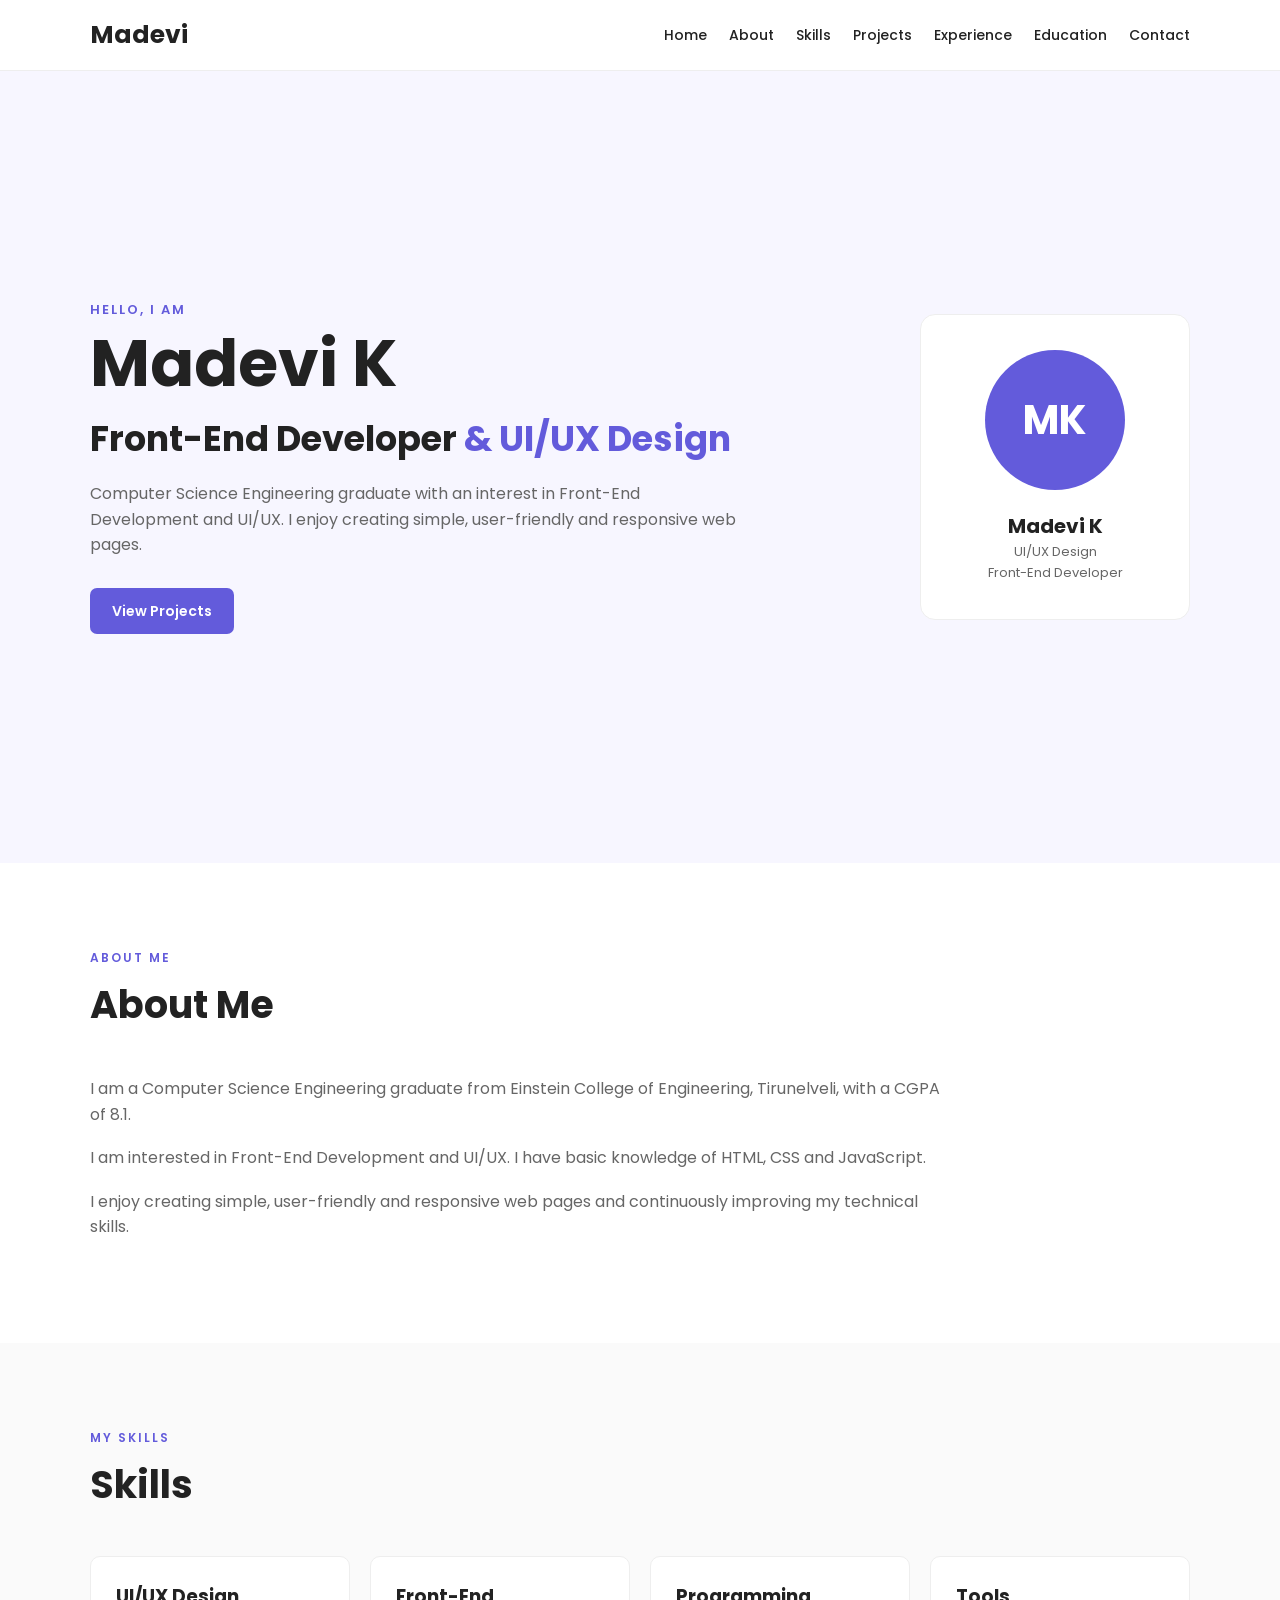
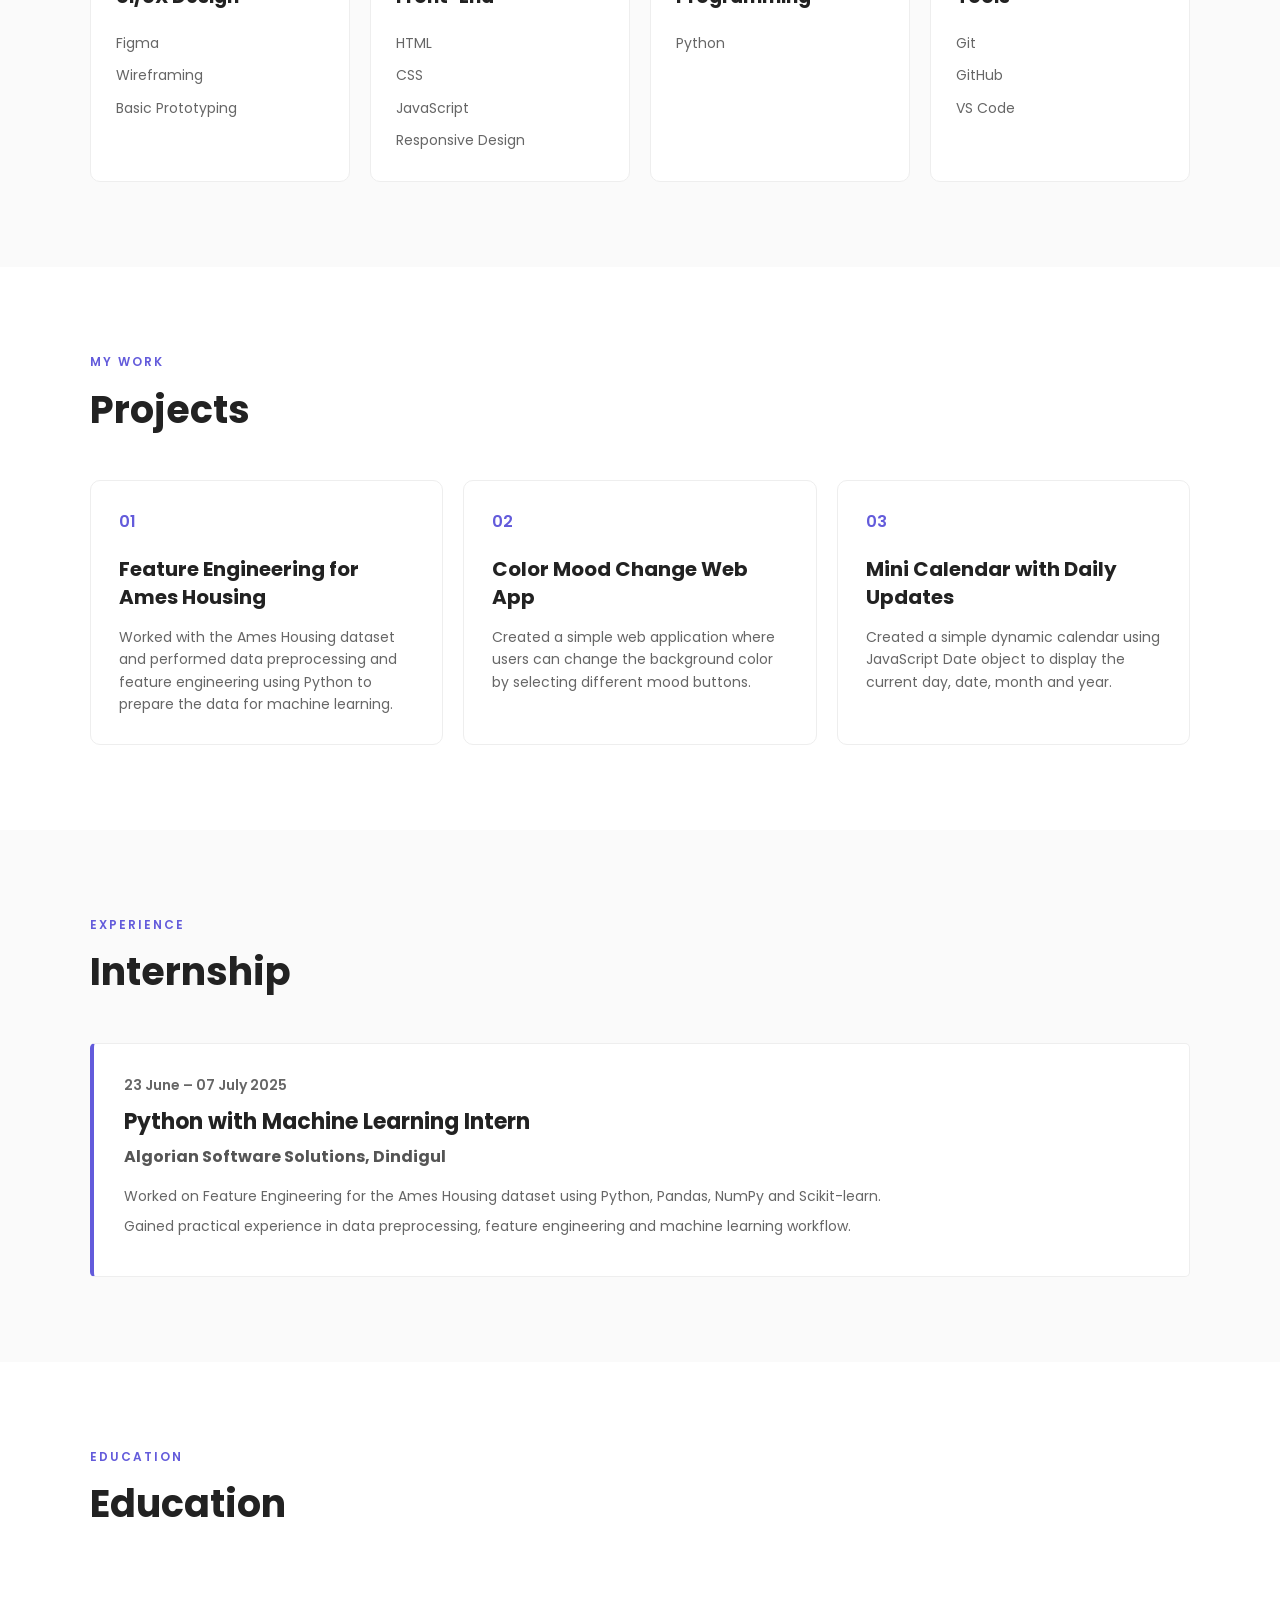
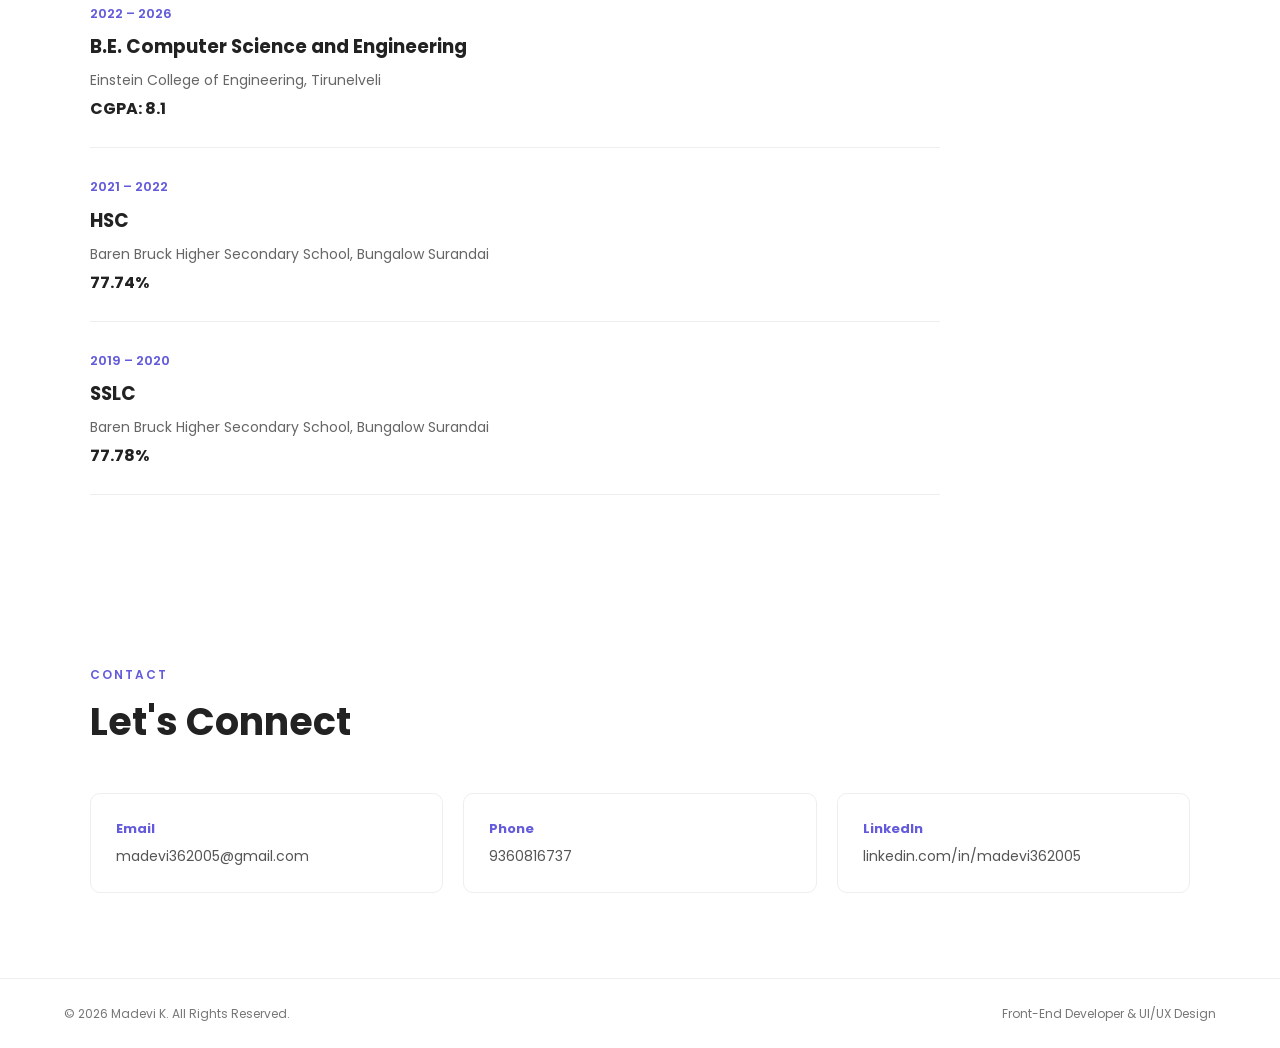
==== index.html @ cd35c925 "Rename style.html to index.html" ====
<!DOCTYPE html>
<html lang="en">

<head>

    <meta charset="UTF-8">

    <meta name="viewport"
          content="width=device-width, initial-scale=1.0">

    <title>Madevi K | UI/UX Design & Front-End Developer</title>

    <link rel="stylesheet" href="style.css">

    <link
        href="https://fonts.googleapis.com/css2?family=Poppins:wght@400;500;600;700&display=swap"
        rel="stylesheet">

</head>


<body>


    <header>

        <nav class="navbar">

            <h2 class="logo">
                Madevi
            </h2>


            <button id="menuBtn" class="menu-btn">
                ☰
            </button>


            <ul id="navLinks">

                <li>
                    <a href="#home">Home</a>
                </li>

                <li>
                    <a href="#about">About</a>
                </li>

                <li>
                    <a href="#skills">Skills</a>
                </li>

                <li>
                    <a href="#projects">Projects</a>
                </li>

                <li>
                    <a href="#experience">Experience</a>
                </li>

                <li>
                    <a href="#education">Education</a>
                </li>

                <li>
                    <a href="#contact">Contact</a>
                </li>

            </ul>

        </nav>

    </header>

    <section id="home" class="home">

        <div class="home-content">


            <div class="home-text">

                <p class="welcome">
                    HELLO, I AM
                </p>


                <h1>
                    Madevi K
                </h1>


                <h2>
                    Front-End Developer
                    <span>& UI/UX Design</span>
                </h2>


                <p>
                    Computer Science Engineering graduate with
                    an interest in Front-End Development and UI/UX.
                    I enjoy creating simple, user-friendly and
                    responsive web pages.
                </p>


                <div class="buttons">

                    <a href="#projects" class="btn">
                        View Projects
                    </a>

                </div>

            </div>



            <div class="profile">

                <div class="profile-circle">
                    MK
                </div>

                <h3>
                    Madevi K
                </h3>
                <p>
                    UI/UX Design
                </p>

                <p>
                    Front-End Developer
                </p>

            </div>


        </div>

    </section>

    <section id="about" class="section">


        <div class="section-heading">

            <p>
                ABOUT ME
            </p>

            <h2>
                About Me
            </h2>

        </div>


        <div class="about-text">

            <p>
                I am a Computer Science Engineering graduate from
                Einstein College of Engineering, Tirunelveli,
                with a CGPA of 8.1.
            </p>


            <p>
                I am interested in Front-End Development and UI/UX.
                I have basic knowledge of HTML, CSS and JavaScript.
            </p>


            <p>
                I enjoy creating simple, user-friendly and responsive
                web pages and continuously improving my technical skills.
            </p>

        </div>


    </section>


    <section id="skills" class="skills-section">

        <div class="section">


            <div class="section-heading">

                <p>
                    MY SKILLS
                </p>

                <h2>
                    Skills
                </h2>

            </div>



            <div class="skills">

                <div class="skill-card">

                    <h3>
                        UI/UX Design
                    </h3>

                    <ul>

                        <li>
                            Figma
                        </li>

                        <li>
                            Wireframing
                        </li>

                        <li>
                            Basic Prototyping
                        </li>

                    </ul>

                </div>


                <div class="skill-card">

                    <h3>
                        Front-End
                    </h3>

                    <ul>

                        <li>
                            HTML
                        </li>

                        <li>
                            CSS
                        </li>

                        <li>
                            JavaScript
                        </li>

                        <li>
                            Responsive Design
                        </li>

                    </ul>

                </div>

                <div class="skill-card">

                    <h3>
                        Programming
                    </h3>

                    <ul>

                        <li>
                            Python
                        </li>

                    </ul>

                </div>



                <!-- TOOLS -->

                <div class="skill-card">

                    <h3>
                        Tools
                    </h3>

                    <ul>

                        <li>
                            Git
                        </li>

                        <li>
                            GitHub
                        </li>

                        <li>
                            VS Code
                        </li>

                    </ul>

                </div>


            </div>


        </div>

    </section>

    <section id="projects" class="section">


        <div class="section-heading">

            <p>
                MY WORK
            </p>

            <h2>
                Projects
            </h2>

        </div>



        <div class="projects">

            <div class="project-card">

                <div class="project-number">
                    01
                </div>


                <h3>
                    Feature Engineering for Ames Housing
                </h3>


                <p>
                    Worked with the Ames Housing dataset and performed
                    data preprocessing and feature engineering using
                    Python to prepare the data for machine learning.
                </p>

            </div>

            <div class="project-card">

                <div class="project-number">
                    02
                </div>


                <h3>
                    Color Mood Change Web App
                </h3>


                <p>
                    Created a simple web application where users can
                    change the background color by selecting
                    different mood buttons.
                </p>

            </div>

            <div class="project-card">

                <div class="project-number">
                    03
                </div>


                <h3>
                    Mini Calendar with Daily Updates
                </h3>


                <p>
                    Created a simple dynamic calendar using JavaScript
                    Date object to display the current day, date,
                    month and year.
                </p>

            </div>


        </div>

    </section>

    <section id="experience" class="experience-section">

        <div class="section">


            <div class="section-heading">

                <p>
                    EXPERIENCE
                </p>

                <h2>
                    Internship
                </h2>

            </div>



            <div class="experience-card">


                <p class="date">
                    23 June – 07 July 2025
                </p>


                <h3>
                    Python with Machine Learning Intern
                </h3>


                <h4>
                    Algorian Software Solutions, Dindigul
                </h4>


                <p>
                    Worked on Feature Engineering for the Ames Housing
                    dataset using Python, Pandas, NumPy and Scikit-learn.
                </p>


                <p>
                    Gained practical experience in data preprocessing,
                    feature engineering and machine learning workflow.
                </p>


            </div>


        </div>

    </section>

    <section id="education" class="section">


        <div class="section-heading">

            <p>
                EDUCATION
            </p>

            <h2>
                Education
            </h2>

        </div>



        <div class="education">


            <div class="education-card">

                <span>
                    2022 – 2026
                </span>


                <h3>
                    B.E. Computer Science and Engineering
                </h3>


                <p>
                    Einstein College of Engineering, Tirunelveli
                </p>


                <strong>
                    CGPA: 8.1
                </strong>

            </div>



            <div class="education-card">

                <span>
                    2021 – 2022
                </span>


                <h3>
                    HSC
                </h3>


                <p>
                    Baren Bruck Higher Secondary School,
                    Bungalow Surandai
                </p>


                <strong>
                    77.74%
                </strong>

            </div>



            <div class="education-card">

                <span>
                    2019 – 2020
                </span>


                <h3>
                    SSLC
                </h3>


                <p>
                    Baren Bruck Higher Secondary School,
                    Bungalow Surandai
                </p>


                <strong>
                    77.78%
                </strong>

            </div>


        </div>

    </section>

    <section id="contact" class="section">


        <div class="section-heading">

            <p>
                CONTACT
            </p>

            <h2>
                Let's Connect
            </h2>

        </div>

        <div class="contact">

            <a href="mailto:madevi362005@gmail.com">

                <strong>
                    Email
                </strong>

                <span>
                    madevi362005@gmail.com
                </span>

            </a>

            <div class="contact-box">

                <strong>
                    Phone
                </strong>

                <span>
                    9360816737
                </span>

            </div>

            <a href="https://linkedin.com/in/madevi362005"
               target="_blank">

                <strong>
                    LinkedIn
                </strong>

                <span>
                    linkedin.com/in/madevi362005
                </span>

            </a>


        </div>


    </section>

    <footer>

        <p>
            © 2026 Madevi K. All Rights Reserved.
        </p>


        <p>
            Front-End Developer & UI/UX Design
        </p>

    </footer>



    <script src="script.js"></script>

</body>

</html>
---- style.css ----
* {
    margin: 0;
    padding: 0;
    box-sizing: border-box;
}

html {
    scroll-behavior: smooth;
}

body {
    font-family: "Poppins", sans-serif;
    color: #222;
    background: white;
    line-height: 1.6;
}

a {
    text-decoration: none;
    color: inherit;
}

ul {
    list-style: none;
}


header {
    background: white;
    border-bottom: 1px solid #eeeeee;

    position: sticky;
    top: 0;

    z-index: 100;
}

.navbar {
    width: 90%;
    max-width: 1100px;

    height: 70px;

    margin: auto;

    display: flex;
    align-items: center;
    justify-content: space-between;
}

.logo {
    font-size: 25px;
    font-weight: 700;
}

.navbar ul {
    display: flex;
    gap: 22px;
}

.navbar ul a {
    font-size: 14px;
    font-weight: 500;
}

.navbar ul a:hover {
    color: #635bdb;
}

.menu-btn {
    display: none;

    border: none;
    background: none;

    font-size: 25px;

    cursor: pointer;
}


.home {
    min-height: 88vh;

    background: #f7f6ff;

    display: flex;
    align-items: center;
}

.home-content {
    width: 90%;
    max-width: 1100px;

    margin: auto;

    display: flex;
    align-items: center;
    justify-content: space-between;

    gap: 50px;
}

.home-text {
    max-width: 650px;
}

.welcome {
    color: #635bdb;

    font-size: 13px;
    font-weight: 600;

    letter-spacing: 2px;

    margin-bottom: 10px;
}

.home h1 {
    font-size: 65px;

    line-height: 1;

    margin-bottom: 20px;
}

.home h2 {
    font-size: 35px;

    line-height: 1.3;

    margin-bottom: 20px;
}

.home h2 span {
    color: #635bdb;
}

.home-text > p:not(.welcome) {
    color: #666666;

    font-size: 16px;

    margin-bottom: 30px;
}


.buttons {
    display: flex;
    gap: 12px;
}

.btn {
    display: inline-block;

    padding: 12px 22px;

    background: #635bdb;
    color: white;

    border-radius: 7px;

    font-size: 14px;
    font-weight: 600;
}

.btn:hover {
    background: #5048c5;
}


.profile {
    width: 270px;

    padding: 35px;

    text-align: center;

    background: white;

    border: 1px solid #eeeeee;

    border-radius: 15px;
}

.profile-circle {
    width: 140px;
    height: 140px;

    margin: auto;
    margin-bottom: 20px;

    border-radius: 50%;

    display: flex;
    align-items: center;
    justify-content: center;

    background: #635bdb;

    color: white;

    font-size: 40px;
    font-weight: 700;
}

.profile h3 {
    font-size: 20px;
}

.profile p {
    color: #666666;

    font-size: 13px;
}

.section {
    width: 90%;
    max-width: 1100px;

    margin: auto;

    padding: 85px 0;
}

.section-heading {
    margin-bottom: 40px;
}

.section-heading p {
    color: #635bdb;

    font-size: 12px;
    font-weight: 600;

    letter-spacing: 2px;

    margin-bottom: 8px;
}

.section-heading h2 {
    font-size: 38px;
}

.about-text {
    max-width: 850px;
}

.about-text p {
    color: #666666;

    font-size: 16px;

    margin-bottom: 18px;
}

.skills-section {
    width: 100%;

    background: #fafafa;
}

.skills {
    display: grid;

    grid-template-columns: repeat(4, 1fr);

    gap: 20px;
}

.skill-card {
    padding: 25px;

    background: white;

    border: 1px solid #eeeeee;

    border-radius: 10px;
}

.skill-card h3 {
    margin-bottom: 15px;
}

.skill-card li {
    color: #666666;

    font-size: 14px;

    padding: 5px 0;
}

.projects {
    display: grid;

    grid-template-columns: repeat(3, 1fr);

    gap: 20px;
}

.project-card {
    padding: 28px;

    background: white;

    border: 1px solid #eeeeee;

    border-radius: 10px;
}

.project-number {
    color: #635bdb;

    font-weight: 600;

    margin-bottom: 20px;
}

.project-card h3 {
    font-size: 20px;

    line-height: 1.4;

    margin-bottom: 15px;
}

.project-card p {
    color: #666666;

    font-size: 14px;
}

.experience-section {
    width: 100%;

    background: #fafafa;
}

.experience-card {
    padding: 30px;

    background: white;

    border-left: 4px solid #635bdb;

    border-top: 1px solid #eeeeee;
    border-right: 1px solid #eeeeee;
    border-bottom: 1px solid #eeeeee;

    border-radius: 5px;
}

.date {
    color: #635bdb;

    font-size: 13px;
    font-weight: 600;

    margin-bottom: 10px;
}

.experience-card h3 {
    font-size: 22px;

    margin-bottom: 5px;
}

.experience-card h4 {
    color: #555555;

    margin-bottom: 15px;
}

.experience-card p {
    color: #666666;

    font-size: 14px;

    margin-bottom: 8px;
}


.education {
    max-width: 850px;
}

.education-card {
    padding: 25px 0;

    border-bottom: 1px solid #eeeeee;
}

.education-card span {
    color: #635bdb;

    font-size: 13px;
    font-weight: 600;
}

.education-card h3 {
    margin: 7px 0;
}

.education-card p {
    color: #666666;

    font-size: 14px;

    margin-bottom: 5px;
}


.contact {
    display: grid;

    grid-template-columns: repeat(3, 1fr);

    gap: 20px;
}

.contact a,
.contact-box {
    padding: 25px;

    border: 1px solid #eeeeee;

    border-radius: 10px;

    display: flex;

    flex-direction: column;

    gap: 5px;
}

.contact strong {
    color: #635bdb;

    font-size: 13px;
}

.contact span {
    color: #555555;

    font-size: 14px;

    word-break: break-word;
}


footer {
    padding: 25px 5%;

    border-top: 1px solid #eeeeee;

    display: flex;

    justify-content: space-between;

    color: #777777;

    font-size: 12px;
}

@media (max-width: 768px) {

    .navbar ul {
        display: none;

        position: absolute;

        top: 70px;
        left: 0;

        width: 100%;

        background: white;

        flex-direction: column;

        text-align: center;

        padding: 20px;
    }

    .navbar ul.active {
        display: flex;
    }

    .menu-btn {
        display: block;
    }


    .home-content {
        flex-direction: column;

        text-align: center;

        padding: 50px 0;
    }


    .home h1 {
        font-size: 45px;
    }


    .home h2 {
        font-size: 25px;
    }


    .buttons {
        justify-content: center;
    }


    .skills {
        grid-template-columns: 1fr 1fr;
    }


    .projects {
        grid-template-columns: 1fr;
    }


    .contact {
        grid-template-columns: 1fr;
    }


    footer {
        flex-direction: column;

        gap: 8px;
    }

}

@media (max-width: 500px) {

    .skills {
        grid-template-columns: 1fr;
    }


    .home h1 {
        font-size: 40px;
    }


    .buttons {
        flex-direction: column;
    }


    .btn {
        text-align: center;
    }

}
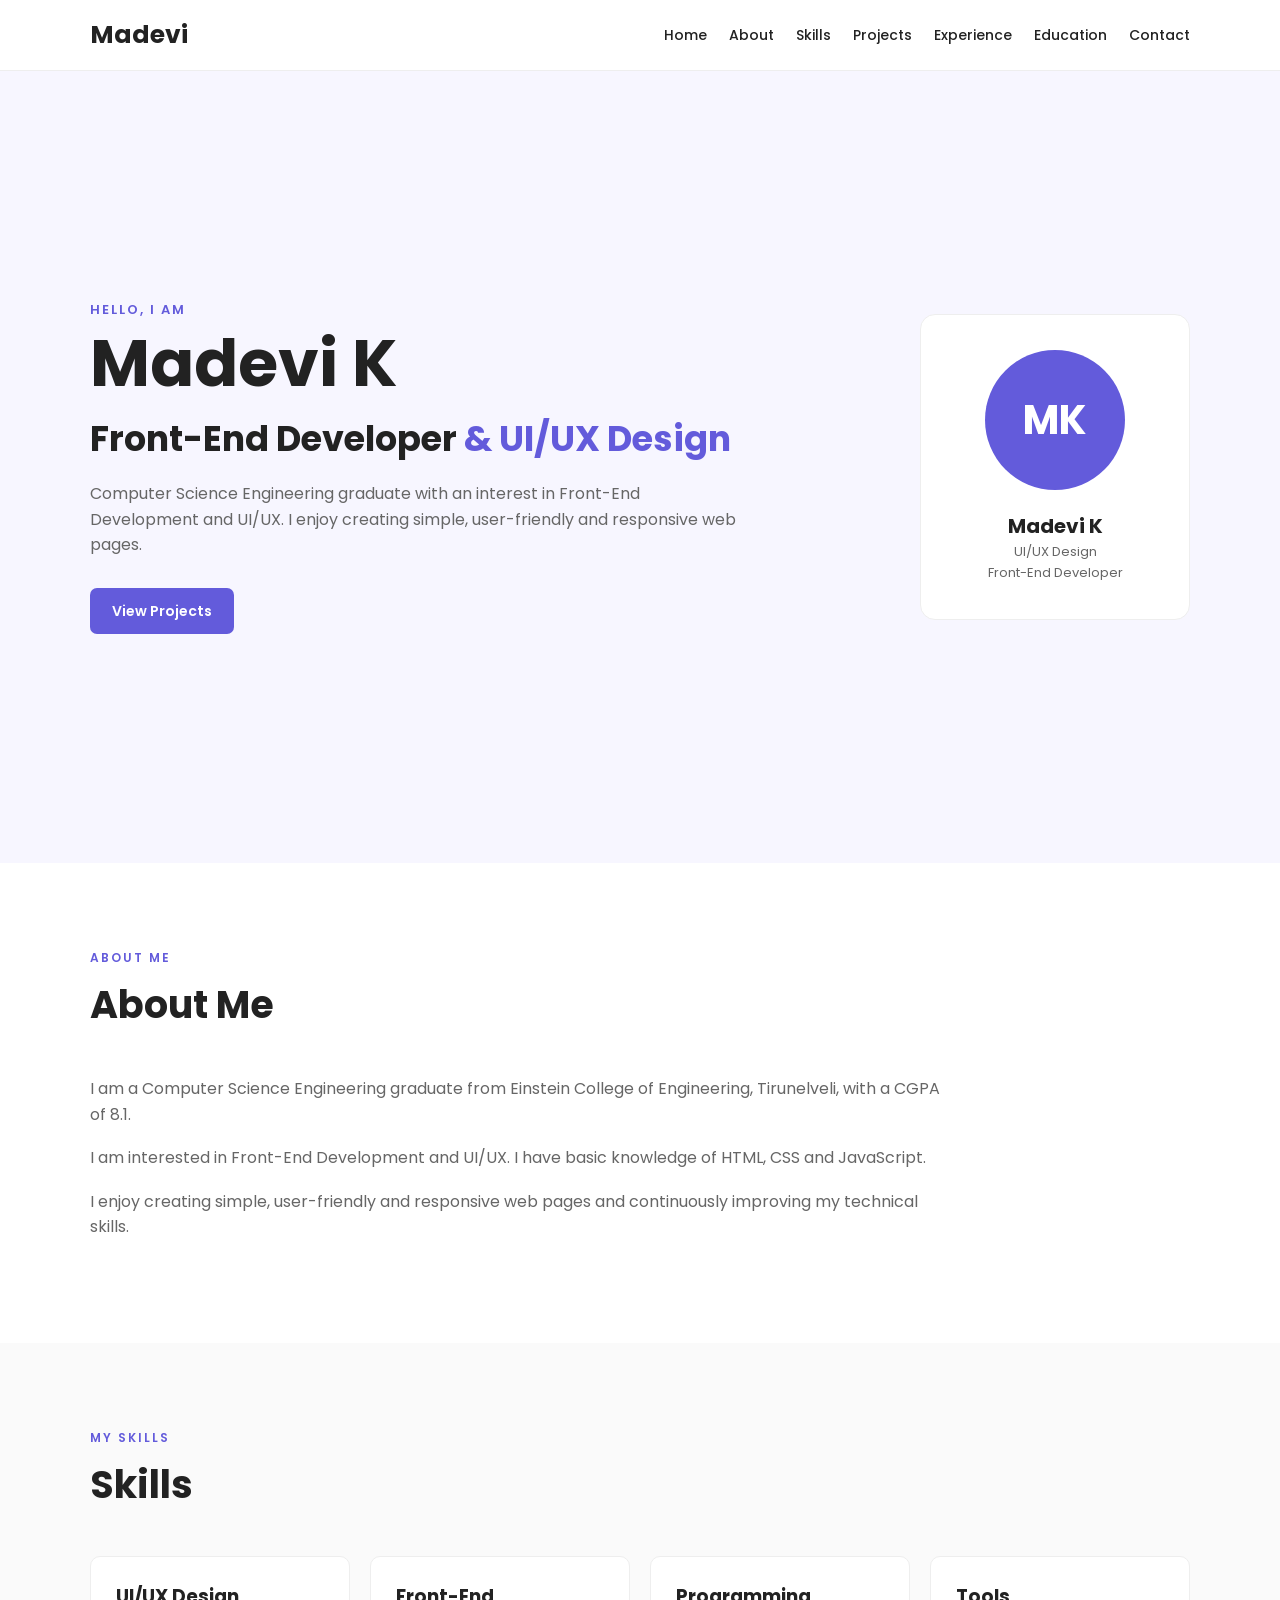
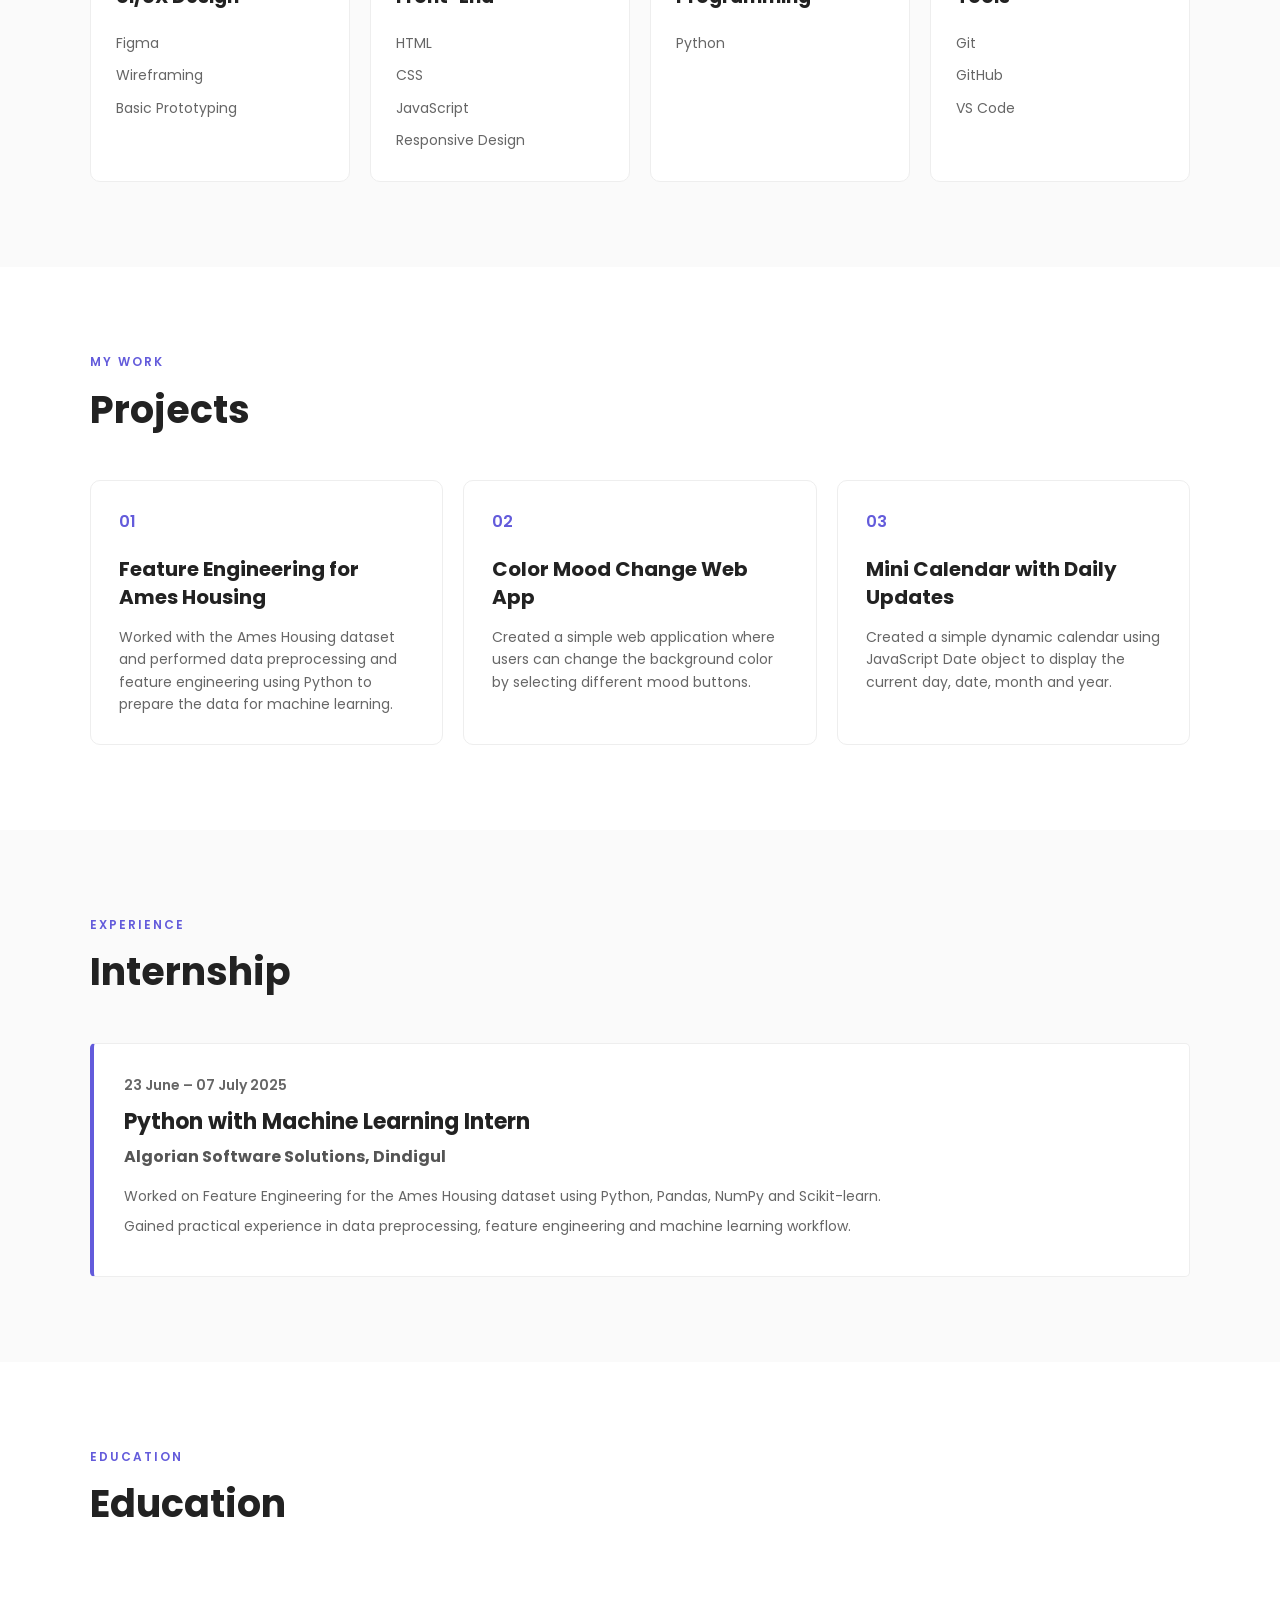
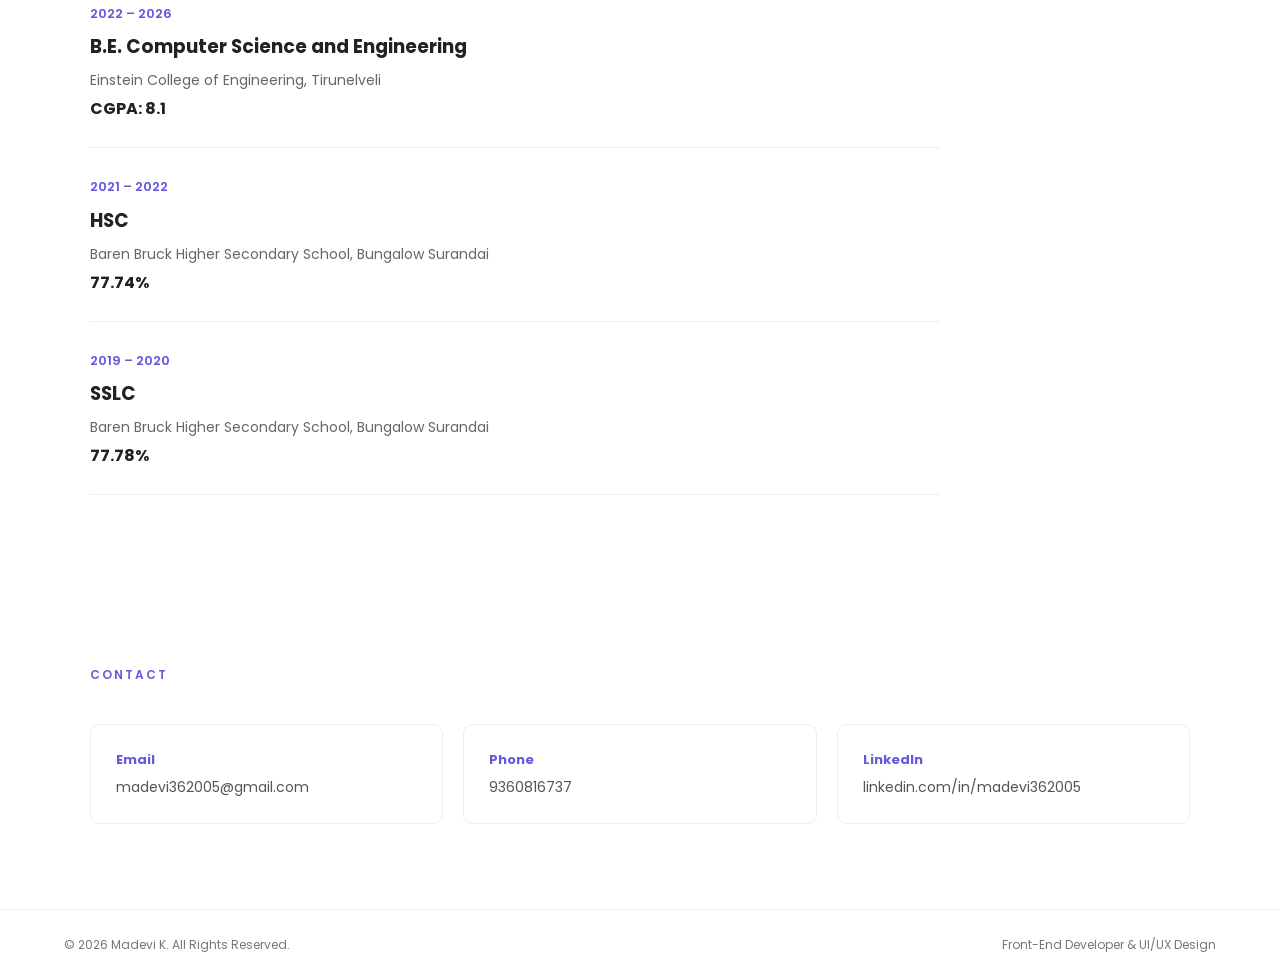
==== commit c1252b46: "Update index.html" ====
--- a/index.html
+++ b/index.html
@@ -556,10 +556,6 @@
                 CONTACT
             </p>
 
-            <h2>
-                Let's Connect
-            </h2>
-
         </div>
 
         <div class="contact">
